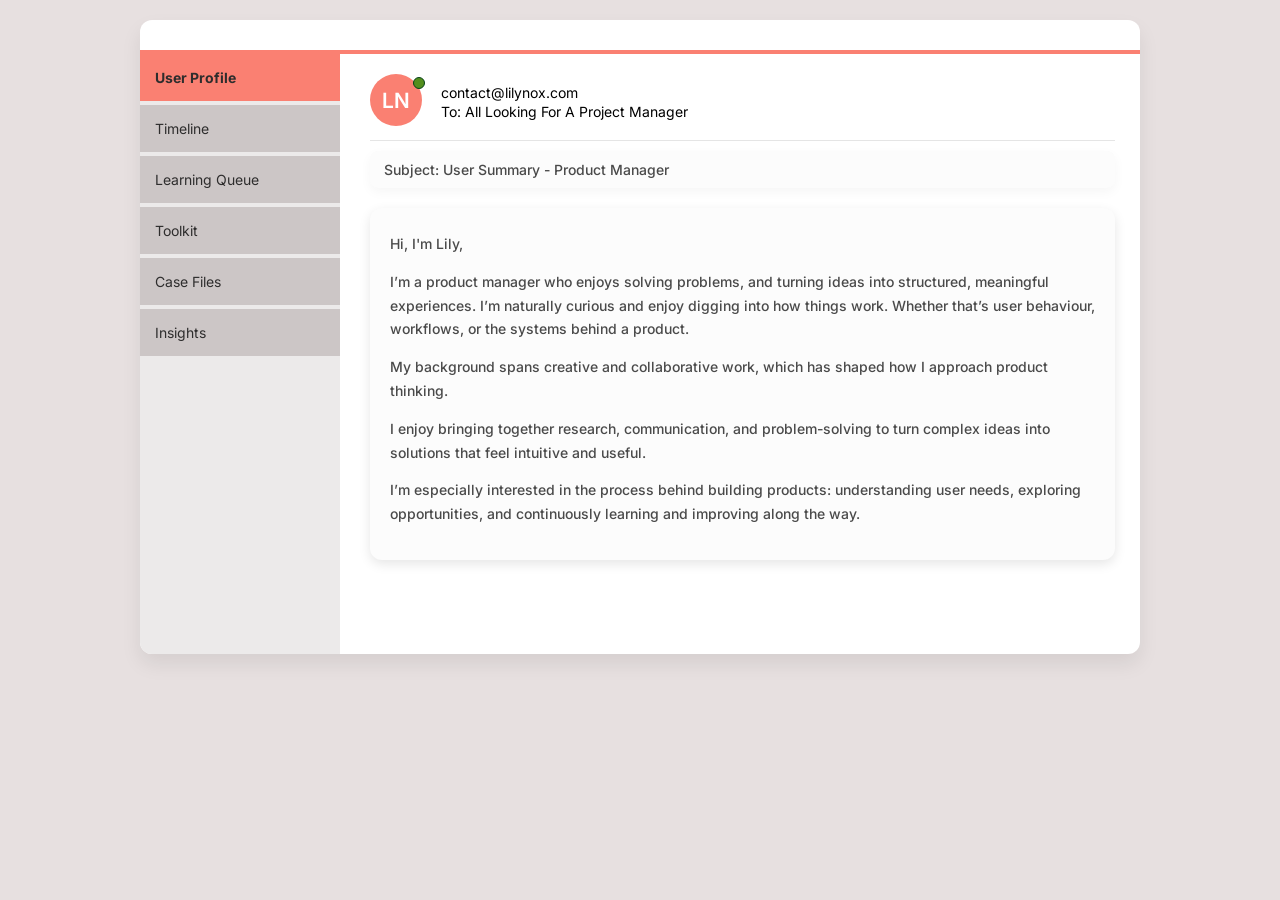
==== index.html @ 341904f4 "main files HTML & CSS files for the 6 pages" ====
<!DOCTYPE html>
<html>
  <head>
    <meta charset="utf-8" />
    <meta name="viewport" content="initial-scale=1, width=device-width" />

    <link rel="stylesheet" href="./global.css" />
    <link rel="stylesheet" href="./index.css" />
    <link
      rel="stylesheet"
      href="https://fonts.googleapis.com/css2?family=Inter:wght@200;300;400;500;600;700&display=swap"
    />
  </head>
  <body>

    <div class="page">
      <div class="card">

        <div class="card-top">
          <div class="accent-line"></div>
        </div>

        <div class="card-body">
          <aside class="sidebar">
            <nav class="nav-menu">
              <a href="index.html" class="active">User Profile</a>
                <a href="timeline.html" class="nav-button">Timeline</a>
                <a href="todo.html" class="nav-button">Learning Queue</a>
                <a href="tools.html" class="nav-button">Toolkit</a>
                <a href="casefiles.html" class="nav-button">Case Files</a>
                <a href="insights.html" class="nav-button">Insights</a>
            </nav>
          </aside>

          <main class="content">
                <div class="profile-row">

                  <div class="avatar-wrapper">
                    <span class="avatar"></span>
                    <span class="avatar-ln">LN</span>
                    <span class="avatar-active"></span>
                  </div>

                  <div class="profile-info">
                    <span class="contact">contact@lilynox.com</span>
                    <div class="recipient">
                      To: All Looking For A Project Manager
                    </div>
                  </div>
                </div>

                <div class="email-header"></div>
                
                <div class="subject-line">
                  Subject: User Summary - Product Manager
                </div>
                <div class="email-content">
                  <p>Hi, I'm Lily, </p>

                  <p>I’m a product manager who enjoys solving
                  problems, and turning ideas into structured, meaningful
                  experiences. I’m naturally curious and enjoy digging into how
                  things work. Whether that’s user behaviour, workflows, or the
                  systems behind a product.</p>

                  <p>My background spans creative and collaborative work, which has shaped how I approach product
                  thinking. </p>

                  <p>I enjoy bringing together research, communication,
                  and problem-solving to turn complex ideas into solutions that feel
                  intuitive and useful.</p>

                  <p>I’m especially interested in the
                  process behind building products: understanding user needs,
                  exploring opportunities, and continuously learning and improving
                  along the way.</p>
                </div>
              </div>
            </section>  
          </main>
        </div>
      </div>
    </div>

  </body>
</html>
---- global.css ----
body {
  margin: 0;
  line-height: normal;
}

:root {
  /* Common Style Variables */

  /* Color */
  --base-blackOnyx: #13151a;
  --color-black: #000;
  --color-blueviolet: #8a38f5;
  --color-darkslategray: #313131;
  --color-dodgerblue: #3b82f6;
  --color-floralwhite: #fffaee;
  --color-ghostwhite-100: #f6faff;
  --color-ghostwhite-200: #faf7ff;
  --color-goldenrod-100: #f6b93b;
  --color-goldenrod-200: rgba(246, 185, 59, 0.1);
  --color-lightseagreen: #14b8a6;
  --color-mediumslateblue: #8b5cf6;
  --color-mediumspringgreen: #22c55e;
  --color-mintcream-100: #f4fffd;
  --color-mintcream-200: #f2fff7;
  --color-salmon: #ff7f6b;
  --color-snow: #fff6f4;
  --color-white: #fff;
  --color-whitesmoke: #f8f8f8;

  /* Gap */
  --gap-6: 6px;
  --gap-12: 12px;
  --gap-15: 15px;

  /* Padding */
  --padding-0: 0px;
  --padding-01: 0;
  --padding-10: 10px;
  --padding-15: 15px;
  --padding-20: 20px;
  --padding-25: 25px;
  --padding-30: 30px;
  --padding-60: 60px;

  /* BorderRadius */
  --br-0: 0px;
  --br-5: 5px;
  --br-7: 7px;
  --br-10: 10px;
  --br-15: 15px;
  --br-30: 30px;

  /* Font */
  --font-inter: Inter;

  /* FontSize */
  --fs-13: 13px;
  --fs-15: 15px;
  --fs-16: 16px;
  --fs-18: 18px;
  --fs-19: 19px;
  --fs-20: 20px;
  --fs-24: 24px;
  --fs-32: 32px;

  /* Shadows */
  --shadow-drop: 1px 1px 4px 8px rgba(156, 166, 172, 0.25);
  --shadow-drop-1: 4px 0px 8px rgba(0, 0, 0, 0.25);
  --shadow-drop-2: 0px 0px 8px rgba(0, 0, 0, 0.25);
  --shadow-drop-3: 0px 0px 4px rgba(0, 0, 0, 0.25);
  --shadow-drop-4: 0px 0px 8px 3px rgba(0, 0, 0, 0.25);

  /* WidthHeights */
  --height-2: 2px;
  --height-4: 4px;
  --height-9: 9px;
  --height-19: 19px;
  --height-26: 26px;
  --height-32: 32px;
  --height-45: 45px;
  --height-56: 56px;
  --height-74: 74px;
  --height-85: 85px;
  --height-100: 100px;
  --height-260: 260px;
  --height-917: 917px;
  --max-w-230: 230px;
  --width-16: 16px;
  --width-32: 32px;
  --width-41: 41px;
  --width-205: 205px;
  --width-230: 230px;
  --width-252: 252px;
  --width-301: 301px;
  --width-790: 790px;
  --width-1170: 1170px;

  /* LineHeights */
  --lh-normal: normal;

  /* LetterSpacings */
  --ls-normal: normal;

  --left-0: 0px;
  --left-8: 8px;
  --left-17: 17px;
  --left-55: 55px;
  --left-213: 213px;
  --left-calc50-585: calc(50% - 585px);
  --top-calc50-445: calc(50% - 445px);
}
---- index.css ----
* {
  box-sizing: border-box;
  font-size: clamp(14px, 1vw, 16px);
}

body {
  margin: 0;
  font-family: inter, sans-serif;
  background-color: #e7e0e0;
}

.page {
  display: flex;
  justify-content: center;
  padding: 20px ;
}

.card {
  display: flex;
  flex-direction: column;
  background-color: white;
  border-radius: 12px;
  box-shadow: 0 10px 20px rgba(0,0,0,0.08);
  width: 1000px;
  min-height: 600px;
}

.card-top {
  padding: 30px 0px 0 0;
}

.card-body {
  display: flex;
  align-items: stretch;
  gap: 20px;
}

.accent-line {
  height: 4px;
  background-color: salmon;
  width: 100%;
  display: block;
}

.sidebar {
  flex: 0 0 200px;
  padding: 0 0 0 0px;
  border-radius: 0px 0px 0px 12px;
  position: sticky;
  background-color: #eceaea;
  box-sizing: border-box;
  font-family: 'inter';
  z-index: 1000;
  min-height: 600px;
}

.nav-menu {
  display: flex;
  flex-direction: column;
  gap: 4px;
}

.nav-button,
.active {
  text-decoration: none;
  padding: 15px;
  color: #2e2d2d;
  background-color:#ccc6c6;
  transition: background-color 0.5s ease, transform 0.5s ease;
}

.active {
  background-color: salmon;
  font-weight: bold;
}

.nav-button:hover {
  background-color: #F8AFA6 ;
  color: white
}

.content {
  padding: 20px 25px 25px 10px;
}


.avatar-wrapper {
  position: relative;
  width: 56px;
  height: 56px;
}

.avatar-active {
  width: 12px;
  height: 12px;
  border-radius: 50%;
  background: #538e1d;
 
  position: absolute;
  bottom: 41px;
  right: 1px;
  z-index:1000;

  border: 1px solid rgb(4, 65, 23);
}

.avatar {
  width: 52px;
  height: 52px;
  border-radius: 50%;
  background: salmon;

  display: flex;
  align-items: center;
  justify-content: center;

  position: relative;

  color: white;
}

.avatar-ln {
  position: absolute;
  top: 47%;
  left: 47%;

  transform: translate(-50%, -50%);

  color: white;
  font-weight: 600;
  font-size: 21px;
}

.profile-info {
  display: flex;
  flex-direction: column;
  gap: 2px;
  font-size: 15px;
}

.profile-row {
  display: flex;
  align-items: center;
  gap: 15px;
}

.email-header {
  display: flex;
  gap: 16px;
  padding-bottom: 10px;
  margin-bottom: 10px;
  border-bottom: 1px solid #e5e5e5;
}

.subject-line {
  padding: 10px 14px;
  margin-bottom: 20px;

  border-radius: 8px;

  background-color: #fcfcfc;
  box-shadow: 0 4px 12px rgba(0,0,0,0.04);

  font-weight: 500;
  color: #4a4a4a;
}

.email-content {
  background-color: #fcfcfc;
  border-radius: 12px;
  padding: 10px 20px 20px 20px;
  box-shadow: 0 4px 12px rgba(0,0,0,0.1);
  font-weight: 500;
  line-height: 1.7;
  color: #4a4a4a;
}

@media (max-width: 900px) {

  .page {
    padding: 10px;
  }

  .card {
    width: 100%;
    min-height: auto;
  }

  .card-body {
    flex-direction: column;
  }

  .sidebar {
    flex: none;
    width: 100%;
    min-height: auto;
    border-radius: 0;
  }

  .nav-menu {
    flex-direction: row;
    flex-wrap: wrap;
  }

  .nav-button,
  .active {
    flex: 1 1 auto;
    text-align: center;
  }

  .content {
    padding: 20px;
  }

}
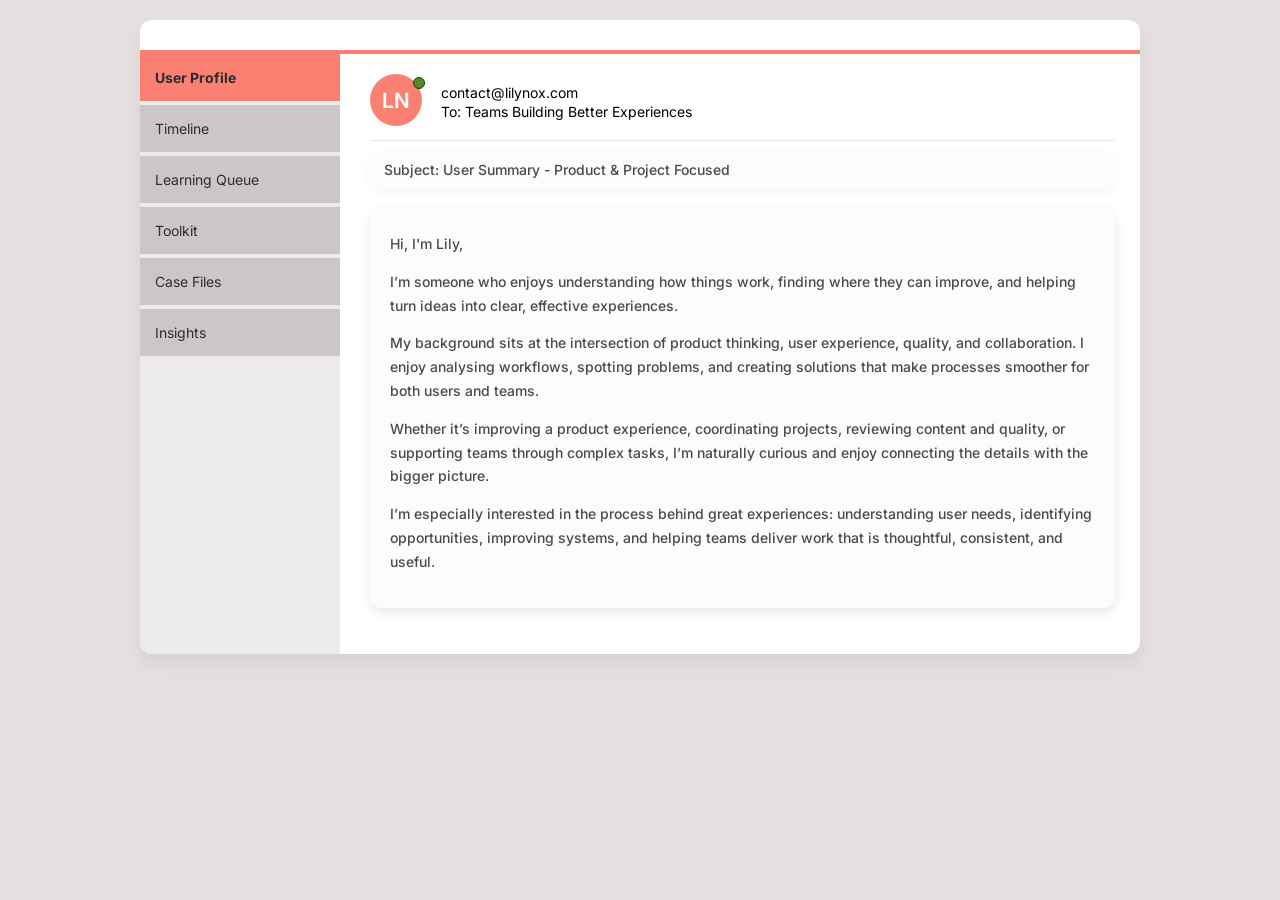
==== commit 53334448: "Update index.html" ====
--- a/index.html
+++ b/index.html
@@ -44,7 +44,7 @@
                   <div class="profile-info">
                     <span class="contact">contact@lilynox.com</span>
                     <div class="recipient">
-                      To: All Looking For A Project Manager
+                      To: Teams Building Better Experiences
                     </div>
                   </div>
                 </div>
@@ -52,28 +52,31 @@
                 <div class="email-header"></div>
                 
                 <div class="subject-line">
-                  Subject: User Summary - Product Manager
+                  Subject: User Summary - Product & Project Focused
                 </div>
                 <div class="email-content">
                   <p>Hi, I'm Lily, </p>
-
-                  <p>I’m a product manager who enjoys solving
-                  problems, and turning ideas into structured, meaningful
-                  experiences. I’m naturally curious and enjoy digging into how
-                  things work. Whether that’s user behaviour, workflows, or the
-                  systems behind a product.</p>
-
-                  <p>My background spans creative and collaborative work, which has shaped how I approach product
-                  thinking. </p>
-
-                  <p>I enjoy bringing together research, communication,
-                  and problem-solving to turn complex ideas into solutions that feel
-                  intuitive and useful.</p>
-
-                  <p>I’m especially interested in the
-                  process behind building products: understanding user needs,
-                  exploring opportunities, and continuously learning and improving
-                  along the way.</p>
+                    
+                  <p> I’m someone who enjoys understanding how things work, finding where they can
+                      improve, and helping turn ideas into clear, effective experiences. </p>
+                                
+                  <p>
+                    My background sits at the intersection of product thinking, user experience,
+                    quality, and collaboration. I enjoy analysing workflows, spotting problems,
+                    and creating solutions that make processes smoother for both users and teams.
+                  </p>
+                  
+                  <p>
+                    Whether it’s improving a product experience, coordinating projects, reviewing
+                    content and quality, or supporting teams through complex tasks, I’m naturally
+                    curious and enjoy connecting the details with the bigger picture.
+                  </p>
+                  
+                  <p>
+                    I’m especially interested in the process behind great experiences:
+                    understanding user needs, identifying opportunities, improving systems, and
+                    helping teams deliver work that is thoughtful, consistent, and useful.
+                  </p>
                 </div>
               </div>
             </section>  
